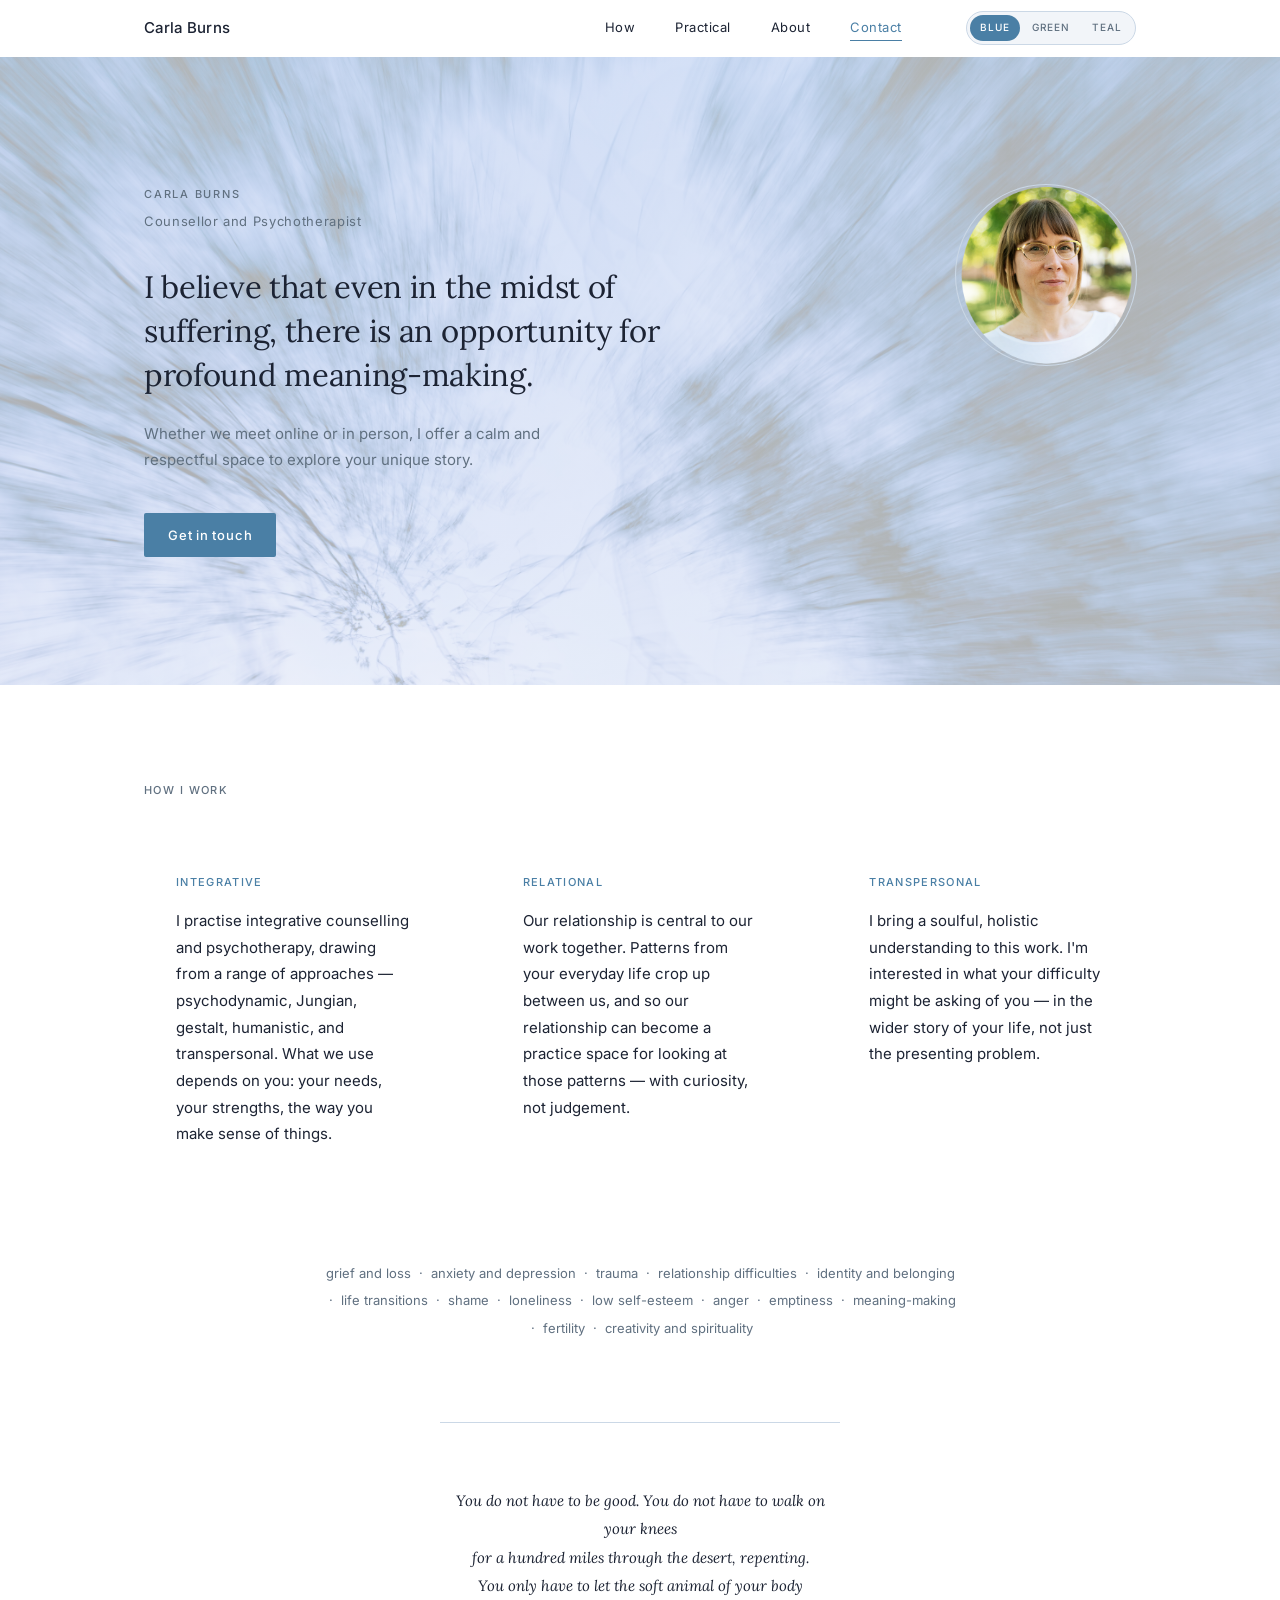
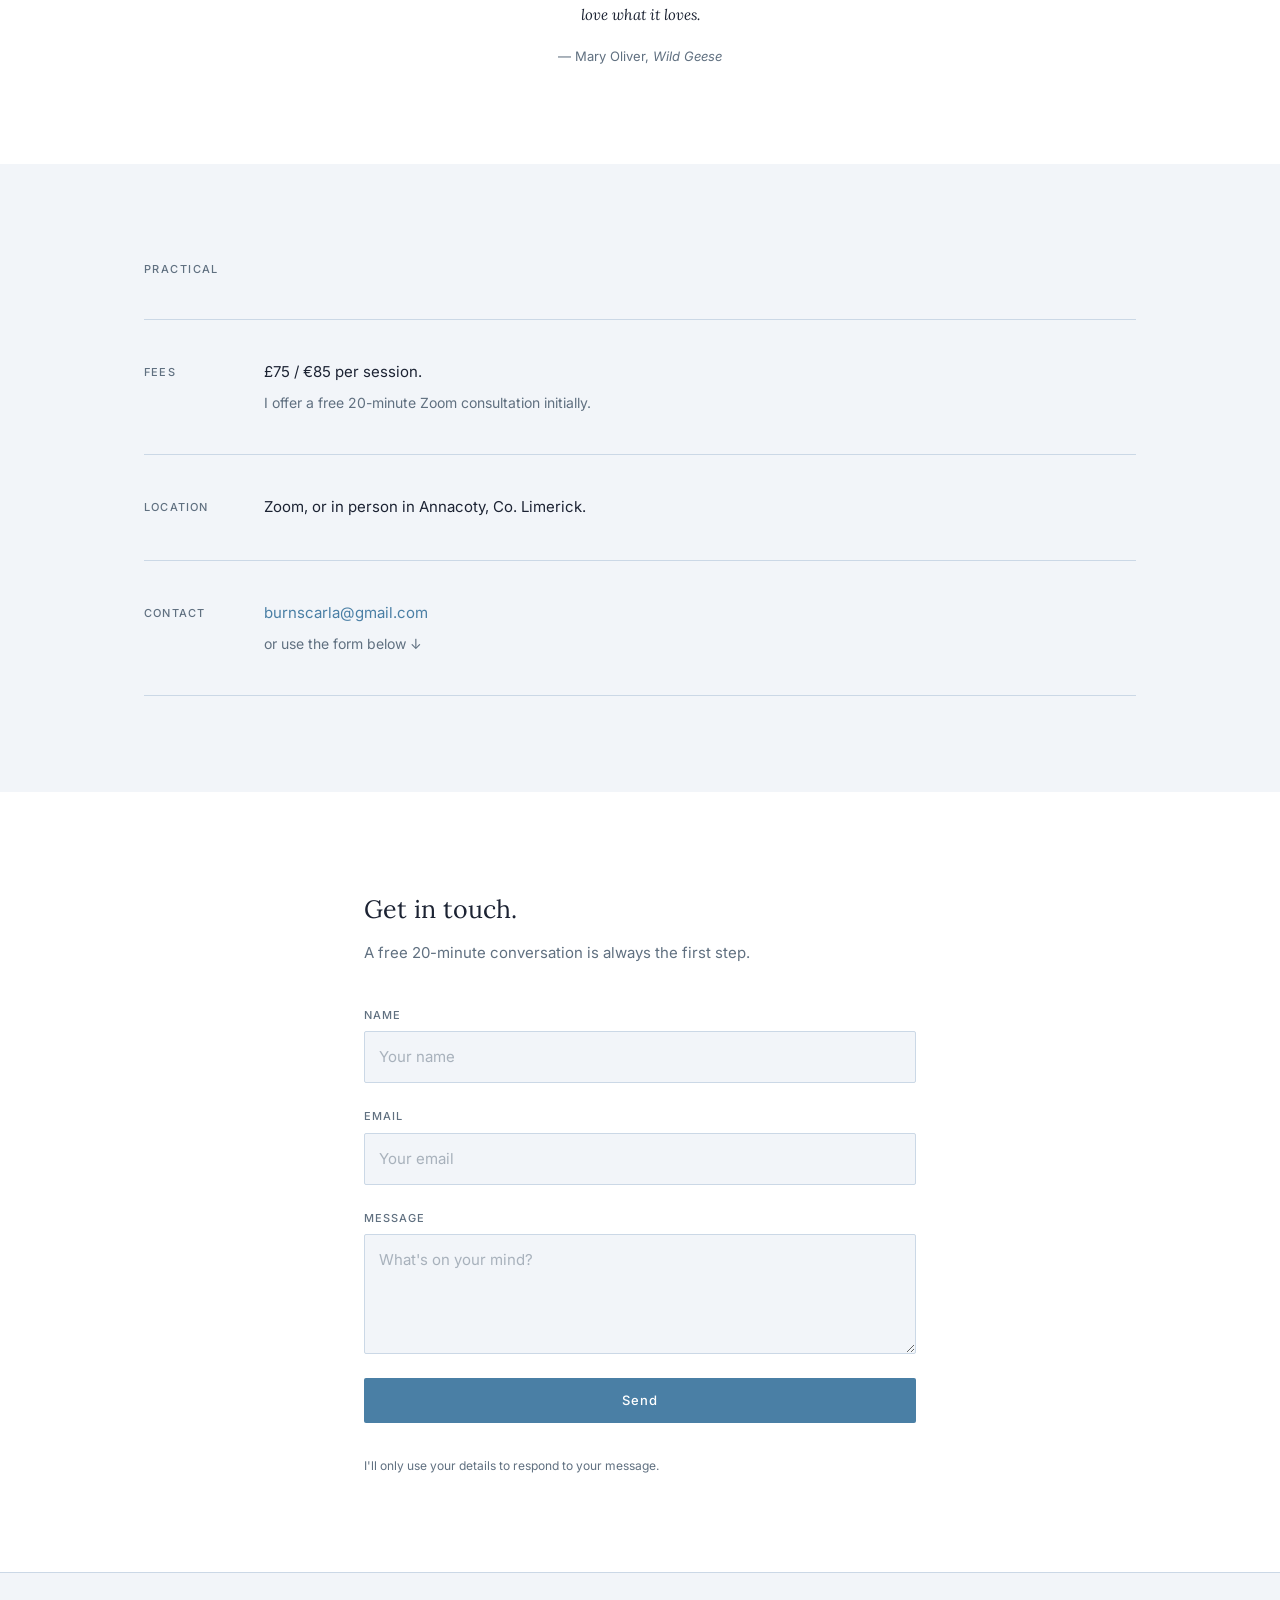
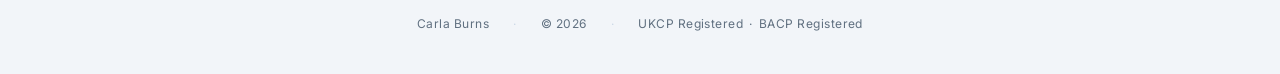
==== index.html @ 152a401d "initial commit" ====
<!DOCTYPE html>
<html lang="en" class="theme-blue no-js">
<head>
  <meta charset="UTF-8">
  <meta name="viewport" content="width=device-width, initial-scale=1.0">
  <meta name="description" content="Carla Burns — Counsellor and Psychotherapist. Integrative, relational and transpersonal practice. Sessions via Zoom or in person in Annacoty, Co. Limerick.">

  <title>Carla Burns — Counsellor and Psychotherapist</title>

  <!-- Fonts: all three theme pairs loaded upfront — no FOUT on theme switch
       Blue     = Lora + Inter
       Green    = Cormorant Garamond + DM Sans
       Gradient = Fraunces + Nunito Sans -->
  <link rel="preconnect" href="https://fonts.googleapis.com">
  <link rel="preconnect" href="https://fonts.gstatic.com" crossorigin>
  <link href="https://fonts.googleapis.com/css2?family=Cormorant+Garamond:ital,wght@0,400;0,500;1,400&family=DM+Sans:opsz,wght@9..40,400;9..40,500&family=Fraunces:ital,opsz,wght@0,9..144,400;1,9..144,400&family=Inter:wght@400;500&family=Lora:ital,wght@0,400;0,500;1,400&family=Nunito+Sans:opsz,wght@6..12,400;6..12,500&display=swap" rel="stylesheet">

  <link rel="stylesheet" href="styles.css">
</head>

<body>

  <!-- ═══════════════════════════════════════════════════════
       NAV
  ═══════════════════════════════════════════════════════ -->
  <nav class="nav" id="nav" aria-label="Main navigation">
    <div class="nav__inner">

      <!-- Brand -->
      <a href="index.html" class="nav__brand" aria-label="Carla Burns — home">
        Carla Burns
      </a>

      <!-- Desktop: links + theme toggle -->
      <div class="nav__right">
        <div class="nav__links">
          <a href="#how"       class="nav__link">How</a>
          <a href="#practical" class="nav__link">Practical</a>
          <a href="about.html" class="nav__link">About</a>
          <a href="#contact"   class="nav__link">Contact</a>
        </div>

        <div class="theme-toggle" role="group" aria-label="Choose colour theme">
          <button class="theme-toggle__btn is-active" data-theme="theme-blue"     aria-pressed="true">blue</button>
          <button class="theme-toggle__btn"           data-theme="theme-green"    aria-pressed="false">green</button>
          <button class="theme-toggle__btn"           data-theme="theme-gradient" aria-pressed="false">teal</button>
        </div>
      </div>

      <!-- Mobile: hamburger -->
      <button
        class="nav__toggle"
        id="nav-toggle"
        aria-label="Open navigation"
        aria-expanded="false"
        aria-controls="nav-drawer"
      >
        <span class="nav__bar"></span>
        <span class="nav__bar"></span>
        <span class="nav__bar"></span>
      </button>

    </div>

    <!-- Mobile drawer -->
    <div class="nav__drawer" id="nav-drawer" role="region" aria-label="Mobile navigation">
      <a href="#how"       class="nav__link">How</a>
      <a href="#practical" class="nav__link">Practical</a>
      <a href="about.html" class="nav__link">About</a>
      <a href="#contact"   class="nav__link">Contact</a>

      <div class="theme-toggle" role="group" aria-label="Choose colour theme">
        <button class="theme-toggle__btn is-active" data-theme="theme-blue"     aria-pressed="true">blue</button>
        <button class="theme-toggle__btn"           data-theme="theme-green"    aria-pressed="false">green</button>
        <button class="theme-toggle__btn"           data-theme="theme-gradient" aria-pressed="false">teal</button>
      </div>
    </div>
  </nav>


  <main id="top">

    <!-- ═══════════════════════════════════════════════════════
         HERO
    ═══════════════════════════════════════════════════════ -->
    <section class="hero" aria-labelledby="hero-heading">
      <div class="hero__inner">

        <div class="hero__text">
          <span class="hero__label reveal" data-hero data-delay="0">Carla Burns</span>
          <span class="hero__tagline reveal" data-hero data-delay="100">Counsellor and Psychotherapist</span>

          <p id="hero-heading" class="hero__statement reveal" data-hero data-delay="220">
            I believe that even in the midst of suffering, there is an opportunity for profound meaning-making.
          </p>

          <p class="hero__sub reveal" data-hero data-delay="340">
            Whether we meet online or in person, I offer a calm and respectful space to explore your unique story.
          </p>

          <a href="#contact" class="btn hero__cta reveal" data-hero data-delay="440">
            Get in touch
          </a>
        </div>

        <div class="hero__portrait-wrap reveal" data-hero data-delay="280">
          <img
            src="assets/Carla_small_profile.png"
            alt="Portrait of Carla Burns"
            class="hero__portrait"
            width="180"
            height="180"
            loading="eager"
          >
        </div>

      </div>
    </section>


    <!-- ═══════════════════════════════════════════════════════
         HOW I WORK
    ═══════════════════════════════════════════════════════ -->
    <section class="section section--surface" id="how" aria-labelledby="how-heading">
      <div class="container">

        <span class="label">How I work</span>

        <div class="how__pillars" role="list">

          <article class="pillar reveal" data-stagger="0" role="listitem">
            <span class="pillar__name">Integrative</span>
            <p class="pillar__body">
              I practise integrative counselling and psychotherapy, drawing from a range of approaches —
              psychodynamic, Jungian, gestalt, humanistic, and transpersonal. What we use depends on you:
              your needs, your strengths, the way you make sense of things.
            </p>
          </article>

          <article class="pillar reveal" data-stagger="1" role="listitem">
            <span class="pillar__name">Relational</span>
            <p class="pillar__body">
              Our relationship is central to our work together. Patterns from your everyday life crop up
              between us, and so our relationship can become a practice space for looking at those
              patterns — with curiosity, not judgement.
            </p>
          </article>

          <article class="pillar reveal" data-stagger="2" role="listitem">
            <span class="pillar__name">Transpersonal</span>
            <p class="pillar__body">
              I bring a soulful, holistic understanding to this work. I'm interested in what your
              difficulty might be asking of you — in the wider story of your life, not just the
              presenting problem.
            </p>
          </article>

        </div>

        <p class="how__areas reveal" data-stagger="0">
          grief and loss &nbsp;·&nbsp; anxiety and depression &nbsp;·&nbsp; trauma &nbsp;·&nbsp;
          relationship difficulties &nbsp;·&nbsp; identity and belonging &nbsp;·&nbsp; life
          transitions &nbsp;·&nbsp; shame &nbsp;·&nbsp; loneliness &nbsp;·&nbsp; low
          self-esteem &nbsp;·&nbsp; anger &nbsp;·&nbsp; emptiness &nbsp;·&nbsp;
          meaning-making &nbsp;·&nbsp; fertility &nbsp;·&nbsp; creativity and spirituality
        </p>

        <div class="how__poem reveal" data-stagger="0">
          <p class="poem__lines">
            <em>
              You do not have to be good. You do not have to walk on your knees<br>
              for a hundred miles through the desert, repenting.<br>
              You only have to let the soft animal of your body<br>
              love what it loves.
            </em>
          </p>
          <p class="poem__attr">— Mary Oliver, <em>Wild Geese</em></p>
        </div>

      </div>
    </section>


    <!-- ═══════════════════════════════════════════════════════
         PRACTICAL
    ═══════════════════════════════════════════════════════ -->
    <section class="section" id="practical" aria-labelledby="practical-heading">
      <div class="container">

        <span id="practical-heading" class="label">Practical</span>

        <dl class="practical__list">

          <div class="practical__row reveal" data-stagger="0">
            <dt class="practical__key">Fees</dt>
            <dd class="practical__value">
              <p>£75 / €85 per session.</p>
              <p>I offer a free 20-minute Zoom consultation initially.</p>
            </dd>
          </div>

          <div class="practical__row reveal" data-stagger="1">
            <dt class="practical__key">Location</dt>
            <dd class="practical__value">
              <p>Zoom, or in person in Annacoty, Co. Limerick.</p>
            </dd>
          </div>

          <div class="practical__row reveal" data-stagger="2">
            <dt class="practical__key">Contact</dt>
            <dd class="practical__value">
              <p><a href="mailto:burnscarla@gmail.com" class="link">burnscarla@gmail.com</a></p>
              <p>or use the form below ↓</p>
            </dd>
          </div>

        </dl>

      </div>
    </section>


    <!-- ═══════════════════════════════════════════════════════
         CONTACT
    ═══════════════════════════════════════════════════════ -->
    <section class="section section--surface" id="contact" aria-labelledby="contact-heading">
      <div class="container container--narrow">

        <h2 id="contact-heading" class="contact__heading reveal">Get in touch.</h2>
        <p class="contact__sub reveal" data-stagger="1">A free 20-minute conversation is always the first step.</p>

        <!--
          For production deployment: replace action with your form handler URL.
          e.g. Formspree: action="https://formspree.io/f/YOUR_ID" method="POST"
          e.g. Netlify: add netlify attribute: <form netlify ...>
        -->
        <form
          class="contact__form reveal"
          id="contact-form"
          novalidate
          data-stagger="2"
        >

          <div class="field">
            <label for="name" class="field__label">Name</label>
            <input
              type="text"
              id="name"
              name="name"
              class="field__input"
              placeholder="Your name"
              autocomplete="name"
              required
            >
          </div>

          <div class="field">
            <label for="email" class="field__label">Email</label>
            <input
              type="email"
              id="email"
              name="email"
              class="field__input"
              placeholder="Your email"
              autocomplete="email"
              required
            >
          </div>

          <div class="field">
            <label for="message" class="field__label">Message</label>
            <textarea
              id="message"
              name="message"
              class="field__input field__input--textarea"
              placeholder="What's on your mind?"
              required
            ></textarea>
          </div>

          <button type="submit" class="btn btn--full">Send</button>

          <p class="contact__privacy">
            I'll only use your details to respond to your message.
          </p>

        </form>

      </div>
    </section>

  </main>


  <!-- ═══════════════════════════════════════════════════════
       FOOTER
  ═══════════════════════════════════════════════════════ -->
  <footer class="footer">
    <div class="footer__inner">
      <span>Carla Burns</span>
      <span class="footer__sep" aria-hidden="true">·</span>
      <span>© <span id="footer-year">2025</span></span>
      <span class="footer__sep" aria-hidden="true">·</span>
      <span>UKCP Registered&nbsp;&thinsp;·&thinsp;&nbsp;BACP Registered</span>
    </div>
  </footer>


  <script src="script.js"></script>

</body>
</html>
---- styles.css ----
/* ============================================================
   CARLA BURNS — COUNSELLING
   styles.css
   ============================================================ */

/* ============================================================
   1. DESIGN TOKENS / CSS CUSTOM PROPERTIES
   ============================================================ */

:root {
  /* ── Fonts: Blue theme ─────────────────────────────────── */
  --font-serif: 'Lora', Georgia, 'Times New Roman', serif;
  --font-sans:  'Inter', -apple-system, BlinkMacSystemFont, 'Segoe UI', sans-serif;

  /* ── Colours: Blue theme (default) ────────────────────── */
  --color-bg:           #F2F5F9;
  --color-surface:      #FFFFFF;
  --color-accent:       #4A7FA5;
  --color-accent-muted: #D6E8F5;
  --color-accent-hover: #3A6A8E;
  --color-text:         #1C2333;
  --color-text-muted:   #607080;
  --color-border:       #CBD8E6;

  /* ── Spacing (8px grid) ────────────────────────────────── */
  --space-1:   8px;
  --space-2:  16px;
  --space-3:  24px;
  --space-4:  32px;
  --space-5:  40px;
  --space-6:  48px;
  --space-7:  64px;
  --space-8:  80px;
  --space-9:  96px;
  --space-10: 128px;

  /* ── Layout ────────────────────────────────────────────── */
  --max-width:     1120px;
  --content-width:  680px;
  --gutter:        clamp(24px, 5vw, 72px);
  --nav-height:     56px;

  /* ── Border radius ─────────────────────────────────────── */
  --radius-xs:   2px;
  --radius-sm:   4px;
  --radius-pill: 9999px;

  /* ── Animation ─────────────────────────────────────────── */
  --ease-out:       cubic-bezier(0.22, 1, 0.36, 1);
  --ease-in-out:    cubic-bezier(0.45, 0, 0.55, 1);
  --dur-fast:       180ms;
  --dur-base:       250ms;
  --dur-slow:       600ms;
  --dur-theme:      320ms;
}

/* ── Blue theme: tree-in-blue.jpg as a full-page atmospheric texture ──
   Heavy overlay (88%) keeps it barely perceptible — mood, not wallpaper.
   Fixed attachment creates a subtle parallax as the user scrolls.       */

html.theme-blue body {
  background-image:
    linear-gradient(rgba(242, 245, 249, 0.72), rgba(242, 245, 249, 0.72)),
    url('assets/tree-in-blue.jpg');
  background-size: cover;
  background-position: center;
  background-attachment: fixed;
  background-repeat: no-repeat;
}

/* ============================================================
   2. THEME: GREEN
   ============================================================ */

html.theme-green {
  /* Fonts: richer, more organic serif + softer sans */
  --font-serif: 'Cormorant Garamond', Georgia, 'Times New Roman', serif;
  --font-sans:  'DM Sans', -apple-system, BlinkMacSystemFont, sans-serif;

  /* Colours */
  --color-bg:           #F3F5EF;
  --color-surface:      #FDFDF9;
  --color-accent:       #4F6530;
  --color-accent-muted: #DDE8CE;
  --color-accent-hover: #3D4F24;
  --color-text:         #252820;
  --color-text-muted:   #636858;
  --color-border:       #C5D0B6;
}

/* ── Green theme: misty trees on the HOW section ────────────
   The PNG is already extremely soft (pale sage-grey, near-transparent
   trunks) so it needs minimal treatment. A hair of surface-colour
   overlay keeps white text containers readable above it.
   bottom-center anchors the trunks at the base of the section.         */

html.theme-green #how {
  background-image:
    linear-gradient(rgba(253, 253, 249, 0.18), rgba(253, 253, 249, 0.18)),
    url('assets/trees%20copy_.png');
  background-size: cover;
  background-position: bottom center;
  background-repeat: no-repeat;
}

/* Practical section: same trees, smaller, pinned bottom-right —
   gives continuity without overwhelming the list content.              */
html.theme-green #practical {
  background-image: url('assets/trees%20copy_.png');
  background-size: 48%;
  background-position: bottom right;
  background-repeat: no-repeat;
}

/* ============================================================
   3. THEME: GRADIENT (teal)
   ============================================================ */

html.theme-gradient {
  /* Fonts: contemporary display serif + rounded sans */
  --font-serif: 'Fraunces', Georgia, 'Times New Roman', serif;
  --font-sans:  'Nunito Sans', -apple-system, BlinkMacSystemFont, sans-serif;

  /* Colours
     --color-bg is used as a flat tint on elements (inputs, pillar hover).
     The actual page background is the gradient, set on body below. */
  --color-bg:           rgba(180, 228, 222, 0.32);
  --color-surface:      rgba(255, 255, 255, 0.74);
  --color-accent:       #2EC4B6;
  --color-accent-muted: rgba(46, 196, 182, 0.18);
  --color-accent-hover: #25A89D;
  --color-text:         #192028;
  --color-text-muted:   #4C5870;
  --color-border:       rgba(170, 210, 205, 0.65);
}

/* ── Full-page gradient (replaces flat background-color) ── */
html.theme-gradient body {
  background: linear-gradient(140deg, #A6DED7 0%, #CAC2F2 100%);
  background-attachment: fixed;
  min-height: 100vh;
}

/* ── Nav: frosted glass ──────────────────────────────────── */
html.theme-gradient .nav {
  background: rgba(255, 255, 255, 0.80);
  backdrop-filter: blur(14px);
  -webkit-backdrop-filter: blur(14px);
}

html.theme-gradient .nav.is-scrolled {
  background: rgba(255, 255, 255, 0.90);
  border-bottom-color: rgba(170, 210, 205, 0.55);
}

/* ── Mobile drawer: frosted ─────────────────────────────── */
html.theme-gradient .nav__drawer {
  background: rgba(255, 255, 255, 0.90);
  backdrop-filter: blur(14px);
  -webkit-backdrop-filter: blur(14px);
}

/* ── Surface sections: frosted glass ────────────────────── */
html.theme-gradient .section--surface {
  background: rgba(255, 255, 255, 0.52);
  backdrop-filter: blur(10px);
  -webkit-backdrop-filter: blur(10px);
}

/* ── Pill buttons ───────────────────────────────────────── */
html.theme-gradient .btn {
  border-radius: var(--radius-pill);
  padding: 11px 28px;
}

/* ── Theme toggle: sits on gradient, needs more contrast ── */
html.theme-gradient .theme-toggle {
  background: rgba(255, 255, 255, 0.65);
  border-color: rgba(170, 210, 205, 0.55);
}

/* ── Pillar hover: white glass card ─────────────────────── */
html.theme-gradient .pillar:hover {
  background: rgba(255, 255, 255, 0.78);
  box-shadow: 0 12px 40px rgba(40, 60, 80, 0.08);
}

/* ── Form inputs: rounded + frosted ────────────────────── */
html.theme-gradient .field__input {
  background: rgba(255, 255, 255, 0.68);
  border-radius: 10px;
  border-color: rgba(170, 210, 205, 0.7);
}

html.theme-gradient .field__input:focus {
  background: rgba(255, 255, 255, 0.88);
  border-color: var(--color-accent);
  box-shadow: 0 0 0 3px rgba(46, 196, 182, 0.22);
}

/* ── Contact thanks message ─────────────────────────────── */
html.theme-gradient .contact__thanks {
  background: rgba(255, 255, 255, 0.65);
  border-color: rgba(170, 210, 205, 0.6);
}

/* ── Footer: frosted strip ──────────────────────────────── */
html.theme-gradient .footer {
  background: rgba(255, 255, 255, 0.45);
  backdrop-filter: blur(8px);
  -webkit-backdrop-filter: blur(8px);
  border-top-color: rgba(170, 210, 205, 0.5);
}

/* ── Portrait: soft shadow on gradient bg ───────────────── */
html.theme-gradient .hero__portrait,
html.theme-gradient .about-page__portrait {
  box-shadow: 0 4px 24px rgba(40, 60, 80, 0.12);
}

/* ============================================================
   4. THEME TRANSITION
   Apply smooth colour transitions when toggling themes.
   Do NOT include transform or opacity — those are animation.
   ============================================================ */

*,
*::before,
*::after {
  transition:
    background-color var(--dur-theme) ease,
    border-color     var(--dur-theme) ease,
    color            var(--dur-theme) ease,
    box-shadow       var(--dur-theme) ease;
}

/* ============================================================
   5. RESET
   ============================================================ */

*,
*::before,
*::after {
  box-sizing: border-box;
  margin: 0;
  padding: 0;
}

img,
picture,
video,
canvas,
svg {
  display: block;
  max-width: 100%;
}

input,
button,
textarea,
select {
  font: inherit;
}

p,
h1, h2, h3, h4, h5, h6 {
  overflow-wrap: break-word;
}

/* ============================================================
   5. BASE
   ============================================================ */

html {
  scroll-behavior: smooth;
  scroll-padding-top: var(--nav-height);
  font-size: 16px;
}

body {
  font-family: var(--font-sans);
  font-size: 0.9375rem;   /* 15px */
  line-height: 1.75;
  color: var(--color-text);
  background-color: var(--color-bg);
  -webkit-font-smoothing: antialiased;
  -moz-osx-font-smoothing: grayscale;
}

a {
  color: inherit;
  text-decoration: none;
}

button {
  cursor: pointer;
  border: none;
  background: none;
}

/* ============================================================
   6. LAYOUT UTILITIES
   ============================================================ */

.container {
  width: 100%;
  max-width: var(--max-width);
  margin-inline: auto;
  padding-inline: var(--gutter);
}

.container--narrow {
  max-width: var(--content-width);
}

.section {
  padding-block: var(--space-9);
}

.section--surface {
  background-color: var(--color-surface);
}

/* ============================================================
   7. TYPOGRAPHY UTILITIES
   ============================================================ */

/* Section / field label: UPPERCASE SMALL CAPS */
.label {
  display: block;
  font-family: var(--font-sans);
  font-size: 0.6875rem;   /* 11px */
  font-weight: 500;
  letter-spacing: 0.13em;
  text-transform: uppercase;
  color: var(--color-text-muted);
  margin-bottom: var(--space-5);
}

/* Inline accent link */
.link {
  color: var(--color-accent);
  text-underline-offset: 3px;
  transition: opacity var(--dur-fast) ease;
}

.link:hover {
  opacity: 0.75;
  text-decoration: underline;
}

/* ============================================================
   8. ANIMATION SYSTEM
   ============================================================ */

/* Elements with .reveal start invisible and slide in */
.reveal {
  opacity: 0;
  transform: translateY(16px);
  transition:
    opacity   var(--dur-slow) var(--ease-out),
    transform var(--dur-slow) var(--ease-out);
  /* --stagger: set via data-stagger="N" + CSS variable in markup */
  transition-delay: calc(var(--stagger, 0) * 80ms);
}

.reveal.is-visible {
  opacity: 1;
  transform: none;
}

/* No-JS: make everything visible */
html.no-js .reveal {
  opacity: 1;
  transform: none;
}

/* ============================================================
   9. NAVIGATION
   ============================================================ */

.nav {
  position: sticky;
  top: 0;
  z-index: 100;
  background-color: var(--color-surface);
  border-bottom: 1px solid transparent;
}

.nav.is-scrolled {
  border-bottom-color: var(--color-border);
}

.nav__inner {
  display: flex;
  align-items: center;
  justify-content: space-between;
  height: var(--nav-height);
  max-width: var(--max-width);
  margin-inline: auto;
  padding-inline: var(--gutter);
}

/* Brand (name, left) */
.nav__brand {
  font-family: var(--font-sans);
  font-size: 0.9375rem;
  font-weight: 500;
  letter-spacing: 0.02em;
  color: var(--color-text);
  text-decoration: none;
  flex-shrink: 0;
}

.nav__brand:hover {
  color: var(--color-accent);
}

/* Right side: links + toggle container */
.nav__right {
  display: flex;
  align-items: center;
  gap: var(--space-7);
}

/* Desktop nav links */
.nav__links {
  display: flex;
  align-items: center;
  gap: var(--space-5);
}

.nav__link {
  position: relative;
  font-family: var(--font-sans);
  font-size: 0.8125rem;   /* 13px */
  font-weight: 400;
  letter-spacing: 0.04em;
  color: var(--color-text);
  text-decoration: none;
  padding-bottom: 2px;
}

/* Underline from left on hover */
.nav__link::after {
  content: '';
  position: absolute;
  bottom: -1px;
  left: 0;
  width: 0;
  height: 1px;
  background-color: var(--color-accent);
  transition: width var(--dur-base) var(--ease-out);
}

.nav__link:hover {
  color: var(--color-accent);
}

.nav__link:hover::after,
.nav__link.is-active::after {
  width: 100%;
}

.nav__link.is-active {
  color: var(--color-accent);
}

/* Hamburger — only visible on mobile */
.nav__toggle {
  display: none;
  flex-direction: column;
  justify-content: center;
  align-items: center;
  gap: 5px;
  width: 32px;
  height: 32px;
  padding: 4px;
  color: var(--color-text);
  flex-shrink: 0;
}

.nav__bar {
  display: block;
  width: 18px;
  height: 1.5px;
  background-color: currentColor;
  border-radius: 1px;
  transform-origin: center;
  transition:
    transform var(--dur-base) var(--ease-out),
    opacity   var(--dur-base) ease;
}

/* Hamburger → X animation */
.nav__toggle[aria-expanded="true"] .nav__bar:nth-child(1) {
  transform: translateY(6.5px) rotate(45deg);
}
.nav__toggle[aria-expanded="true"] .nav__bar:nth-child(2) {
  opacity: 0;
  transform: scaleX(0);
}
.nav__toggle[aria-expanded="true"] .nav__bar:nth-child(3) {
  transform: translateY(-6.5px) rotate(-45deg);
}

/* Mobile drawer */
.nav__drawer {
  display: none;
  flex-direction: column;
  gap: var(--space-3);
  padding: var(--space-3) var(--gutter) var(--space-4);
  background-color: var(--color-surface);
  border-bottom: 1px solid var(--color-border);
}

.nav__drawer.is-open {
  display: flex;
}

.nav__drawer .nav__link {
  font-size: 0.9375rem;
  padding-block: 2px;
}

.nav__drawer .theme-toggle {
  margin-top: var(--space-1);
  align-self: flex-start;
}

/* ============================================================
   10. THEME TOGGLE
   ============================================================ */

.theme-toggle {
  display: flex;
  gap: 2px;
  padding: 3px;
  border: 1px solid var(--color-border);
  border-radius: var(--radius-pill);
  background-color: var(--color-bg);
}

.theme-toggle__btn {
  font-family: var(--font-sans);
  font-size: 0.625rem;   /* 10px */
  font-weight: 500;
  letter-spacing: 0.1em;
  text-transform: uppercase;
  color: var(--color-text-muted);
  background: transparent;
  border: none;
  border-radius: var(--radius-pill);
  padding: 4px 10px;
  cursor: pointer;
  /* Override global transition for toggle-specific behaviour */
  transition:
    background-color var(--dur-base) ease,
    color            var(--dur-base) ease;
}

.theme-toggle__btn.is-active {
  background-color: var(--color-accent);
  color: #fff;
}

.theme-toggle__btn:not(.is-active):hover {
  background-color: var(--color-accent-muted);
  color: var(--color-text);
}

/* ============================================================
   11. BUTTON
   ============================================================ */

.btn {
  display: inline-flex;
  align-items: center;
  justify-content: center;
  gap: 6px;
  padding: 11px 24px;
  background-color: var(--color-accent);
  color: #fff;
  font-family: var(--font-sans);
  font-size: 0.8125rem;
  font-weight: 500;
  letter-spacing: 0.06em;
  border: none;
  border-radius: var(--radius-xs);
  cursor: pointer;
  text-decoration: none;
  /* Override global transition */
  transition:
    background-color var(--dur-base) ease,
    transform        var(--dur-base) ease,
    box-shadow       var(--dur-base) ease;
}

.btn:hover {
  background-color: var(--color-accent-hover);
  transform: translateY(-1px);
  box-shadow: 0 4px 12px rgba(0, 0, 0, 0.12);
}

.btn:active {
  transform: translateY(0);
  box-shadow: none;
  transition-duration: 80ms;
}

.btn--full {
  width: 100%;
}

/* ============================================================
   12. HERO
   ============================================================ */

.hero {
  padding-block: var(--space-10);
}

.hero__inner {
  display: flex;
  align-items: flex-start;
  justify-content: space-between;
  gap: var(--space-8);
  max-width: var(--max-width);
  margin-inline: auto;
  padding-inline: var(--gutter);
}

.hero__text {
  flex: 1;
  min-width: 0;
  max-width: 580px;
}

/*
  Hero elements are staggered by the JS data-delay setTimeout,
  not by CSS transition-delay (which would double the wait time).
  The .reveal transition fires immediately once .is-visible is added.
*/

.hero__label {
  display: block;
  font-family: var(--font-sans);
  font-size: 0.6875rem;
  font-weight: 500;
  letter-spacing: 0.16em;
  text-transform: uppercase;
  color: var(--color-text-muted);
  margin-bottom: 6px;
}

.hero__tagline {
  display: block;
  font-family: var(--font-sans);
  font-size: 0.8125rem;
  font-weight: 400;
  letter-spacing: 0.05em;
  color: var(--color-text-muted);
  margin-bottom: var(--space-4);
}

.hero__statement {
  font-family: var(--font-serif);
  font-size: clamp(1.5rem, 2.8vw, 1.9375rem);
  font-weight: 400;
  line-height: 1.42;
  letter-spacing: -0.01em;
  color: var(--color-text);
  margin-bottom: var(--space-3);
  max-width: 52ch;
}

.hero__sub {
  font-family: var(--font-sans);
  font-size: 0.9375rem;
  line-height: 1.72;
  color: var(--color-text-muted);
  margin-bottom: var(--space-5);
  max-width: 46ch;
}

/* Portrait container */
.hero__portrait-wrap {
  flex-shrink: 0;
  width: 180px;
}

.hero__portrait {
  width: 180px;
  height: 180px;
  border-radius: 50%;
  object-fit: cover;
  display: block;
  box-shadow: 0 0 0 1px var(--color-border);
  /* portrait fades in, no Y shift */
  transition:
    opacity   var(--dur-slow) var(--ease-out),
    filter    var(--dur-slow) ease;
  /* delay override — already on .hero__portrait-wrap */
}

.hero__portrait:hover {
  filter: brightness(1.03);
}

/* ============================================================
   13. HOW SECTION
   ============================================================ */

.how__pillars {
  display: grid;
  grid-template-columns: repeat(3, 1fr);
  gap: var(--space-6);
  margin-bottom: var(--space-8);
}

/* Pillar card */
.pillar {
  padding: var(--space-4);
  border-radius: var(--radius-sm);
  /* Override global transition for pillar-specific hover */
  transition:
    transform        var(--dur-base) var(--ease-out),
    box-shadow       var(--dur-base) var(--ease-out),
    background-color var(--dur-base) ease;
}

.pillar:hover {
  background-color: var(--color-bg);
  transform: translateY(-5px);
  box-shadow: 0 12px 32px rgba(0, 0, 0, 0.06);
}

html.theme-green .pillar:hover {
  box-shadow: 0 12px 32px rgba(0, 0, 0, 0.05);
}

.pillar__name {
  display: block;
  font-family: var(--font-sans);
  font-size: 0.6875rem;
  font-weight: 500;
  letter-spacing: 0.12em;
  text-transform: uppercase;
  color: var(--color-accent);
  margin-bottom: var(--space-2);
}

.pillar__body {
  font-family: var(--font-sans);
  font-size: 0.9375rem;
  line-height: 1.78;
  color: var(--color-text);
}

/* Areas of work — dot-separated flowing list */
.how__areas {
  font-family: var(--font-sans);
  font-size: 0.8125rem;
  line-height: 2.1;
  color: var(--color-text-muted);
  text-align: center;
  max-width: 640px;
  margin-inline: auto;
  margin-bottom: var(--space-8);
}

/* Poem */
.how__poem {
  max-width: 400px;
  margin-inline: auto;
  padding-top: var(--space-7);
  border-top: 1px solid var(--color-border);
  text-align: center;
}

.poem__lines {
  font-family: var(--font-serif);
  font-size: 0.9375rem;
  font-style: italic;
  line-height: 1.9;
  color: var(--color-text);
  margin-bottom: var(--space-2);
}

.poem__attr {
  font-family: var(--font-sans);
  font-size: 0.8125rem;
  color: var(--color-text-muted);
}

/* ============================================================
   14. PRACTICAL SECTION
   ============================================================ */

.practical__list {
  list-style: none;
  display: flex;
  flex-direction: column;
}

.practical__row {
  display: grid;
  grid-template-columns: 96px 1fr;
  gap: var(--space-3);
  align-items: start;
  padding-block: var(--space-5);
  border-bottom: 1px solid var(--color-border);
}

.practical__row:first-child {
  border-top: 1px solid var(--color-border);
}

.practical__key {
  font-family: var(--font-sans);
  font-size: 0.6875rem;
  font-weight: 500;
  letter-spacing: 0.11em;
  text-transform: uppercase;
  color: var(--color-text-muted);
  padding-top: 3px;   /* optical alignment */
}

.practical__value {
  font-family: var(--font-sans);
  font-size: 0.9375rem;
  line-height: 1.65;
  color: var(--color-text);
}

.practical__value p + p {
  margin-top: 6px;
  color: var(--color-text-muted);
  font-size: 0.875rem;
}

/* ============================================================
   15. CONTACT SECTION
   ============================================================ */

.contact__heading {
  font-family: var(--font-serif);
  font-size: clamp(1.25rem, 2.5vw, 1.5625rem);
  font-weight: 400;
  color: var(--color-text);
  margin-bottom: var(--space-1);
}

.contact__sub {
  font-family: var(--font-sans);
  font-size: 0.9375rem;
  color: var(--color-text-muted);
  margin-bottom: var(--space-5);
}

.contact__form {
  display: flex;
  flex-direction: column;
  gap: var(--space-3);
}

/* Form field */
.field {
  display: flex;
  flex-direction: column;
  gap: 6px;
}

.field__label {
  font-family: var(--font-sans);
  font-size: 0.6875rem;
  font-weight: 500;
  letter-spacing: 0.09em;
  text-transform: uppercase;
  color: var(--color-text-muted);
}

.field__input {
  width: 100%;
  padding: 12px 14px;
  font-family: var(--font-sans);
  font-size: 0.9375rem;
  color: var(--color-text);
  background-color: var(--color-bg);
  border: 1px solid var(--color-border);
  border-radius: var(--radius-xs);
  outline: none;
  -webkit-appearance: none;
  /* Override global; keep focused transitions */
  transition:
    border-color var(--dur-fast) ease,
    box-shadow   var(--dur-fast) ease,
    background-color var(--dur-theme) ease;
}

.field__input::placeholder {
  color: var(--color-text-muted);
  opacity: 0.5;
}

.field__input:focus {
  border-color: var(--color-accent);
  box-shadow: 0 0 0 3px var(--color-accent-muted);
}

.field__input--textarea {
  resize: vertical;
  min-height: 120px;
}

/* Privacy note */
.contact__privacy {
  font-family: var(--font-sans);
  font-size: 0.75rem;
  color: var(--color-text-muted);
  margin-top: var(--space-1);
}

/* Success message */
.contact__thanks {
  font-family: var(--font-serif);
  font-size: 1rem;
  font-style: italic;
  color: var(--color-text);
  margin-top: var(--space-4);
  padding: var(--space-3) var(--space-4);
  border: 1px solid var(--color-border);
  border-radius: var(--radius-sm);
  background-color: var(--color-accent-muted);
}

/* ============================================================
   16. FOOTER
   ============================================================ */

.footer {
  padding-block: var(--space-5);
  border-top: 1px solid var(--color-border);
}

.footer__inner {
  max-width: var(--max-width);
  margin-inline: auto;
  padding-inline: var(--gutter);
  display: flex;
  align-items: center;
  justify-content: center;
  gap: var(--space-3);
  flex-wrap: wrap;
  font-family: var(--font-sans);
  font-size: 0.75rem;
  letter-spacing: 0.04em;
  color: var(--color-text-muted);
}

.footer__sep {
  color: var(--color-border);
}

/* ============================================================
   17. ABOUT PAGE
   ============================================================ */

.about-page {
  padding-block: var(--space-10);
}

.about-page__portrait-wrap {
  display: flex;
  justify-content: center;
  margin-bottom: var(--space-7);
}

.about-page__portrait {
  width: 240px;
  height: 240px;
  border-radius: 50%;
  object-fit: cover;
  display: block;
  box-shadow: 0 0 0 1px var(--color-border);
  transition:
    filter   var(--dur-slow) ease,
    box-shadow var(--dur-slow) ease;
}

.about-page__portrait:hover {
  filter: brightness(1.03);
  box-shadow: 0 0 0 1px var(--color-accent-muted), 0 8px 32px rgba(0, 0, 0, 0.07);
}

.about-page__bio {
  display: flex;
  flex-direction: column;
  gap: var(--space-3);
  max-width: 62ch;
}

.about-page__opener {
  font-family: var(--font-serif);
  font-size: clamp(1.0625rem, 2vw, 1.1875rem);
  line-height: 1.65;
  color: var(--color-text);
}

.about-page__bio p {
  font-family: var(--font-sans);
  font-size: 0.9375rem;
  line-height: 1.82;
  color: var(--color-text);
}

.about-page__credentials {
  margin-top: var(--space-7);
  font-family: var(--font-sans);
  font-size: 0.8125rem;
  color: var(--color-text-muted);
  padding-top: var(--space-5);
  border-top: 1px solid var(--color-border);
}

/* ============================================================
   18. RESPONSIVE — TABLET  (≤ 1023px)
   ============================================================ */

@media (max-width: 1023px) {

  .section {
    padding-block: var(--space-8);
  }

  .hero {
    padding-block: var(--space-8);
  }

  .hero__portrait-wrap {
    width: 148px;
  }

  .hero__portrait {
    width: 148px;
    height: 148px;
  }

  .how__pillars {
    grid-template-columns: 1fr 1fr;
    gap: var(--space-4);
  }

  /* Third pillar spans full width */
  .pillar:nth-child(3) {
    grid-column: 1 / -1;
    max-width: 400px;
  }

  .how__poem {
    max-width: 100%;
  }
}

/* ============================================================
   19. RESPONSIVE — MOBILE  (≤ 767px)
   ============================================================ */

@media (max-width: 767px) {

  :root {
    --nav-height: 48px;
  }

  /* Show hamburger, hide desktop nav right */
  .nav__toggle {
    display: flex;
  }

  .nav__right {
    display: none;
  }

  /* Hero: stacks portrait above text */
  .hero {
    padding-block: var(--space-7);
  }

  .hero__inner {
    flex-direction: column;
    align-items: center;
    gap: var(--space-5);
    text-align: center;
  }

  .hero__text {
    display: flex;
    flex-direction: column;
    align-items: center;
    order: 2;
  }

  .hero__portrait-wrap {
    width: 120px;
    order: 1;
  }

  .hero__portrait {
    width: 120px;
    height: 120px;
  }

  .hero__statement,
  .hero__sub {
    max-width: 100%;
  }

  /* How: single column */
  .section {
    padding-block: var(--space-7);
  }

  .how__pillars {
    grid-template-columns: 1fr;
    gap: var(--space-3);
  }

  .pillar:nth-child(3) {
    grid-column: auto;
    max-width: none;
  }

  .how__poem {
    text-align: left;
    padding-top: var(--space-5);
  }

  /* Practical: label above value */
  .practical__row {
    grid-template-columns: 1fr;
    gap: 6px;
  }

  /* About page portrait */
  .about-page__portrait {
    width: 180px;
    height: 180px;
  }

  /* Footer stacks */
  .footer__inner {
    flex-direction: column;
    gap: var(--space-2);
    text-align: center;
  }

  .footer__sep {
    display: none;
  }
}

/* ============================================================
   20. RESPONSIVE — SMALL MOBILE  (≤ 390px)
   ============================================================ */

@media (max-width: 390px) {

  :root {
    --gutter: 20px;
  }

  .hero__statement {
    font-size: 1.375rem;
  }

  .how__areas {
    text-align: left;
  }
}

/* ============================================================
   21. PRINT
   ============================================================ */

@media print {
  .nav,
  .nav__toggle,
  .theme-toggle {
    display: none;
  }
}

/* ============================================================
   22. REDUCED MOTION
   ============================================================ */

@media (prefers-reduced-motion: reduce) {

  html {
    scroll-behavior: auto;
  }

  .reveal {
    transition:
      opacity var(--dur-base) ease;
    transform: none;
  }

  .btn:hover {
    transform: none;
  }

  .pillar:hover {
    transform: none;
  }
}
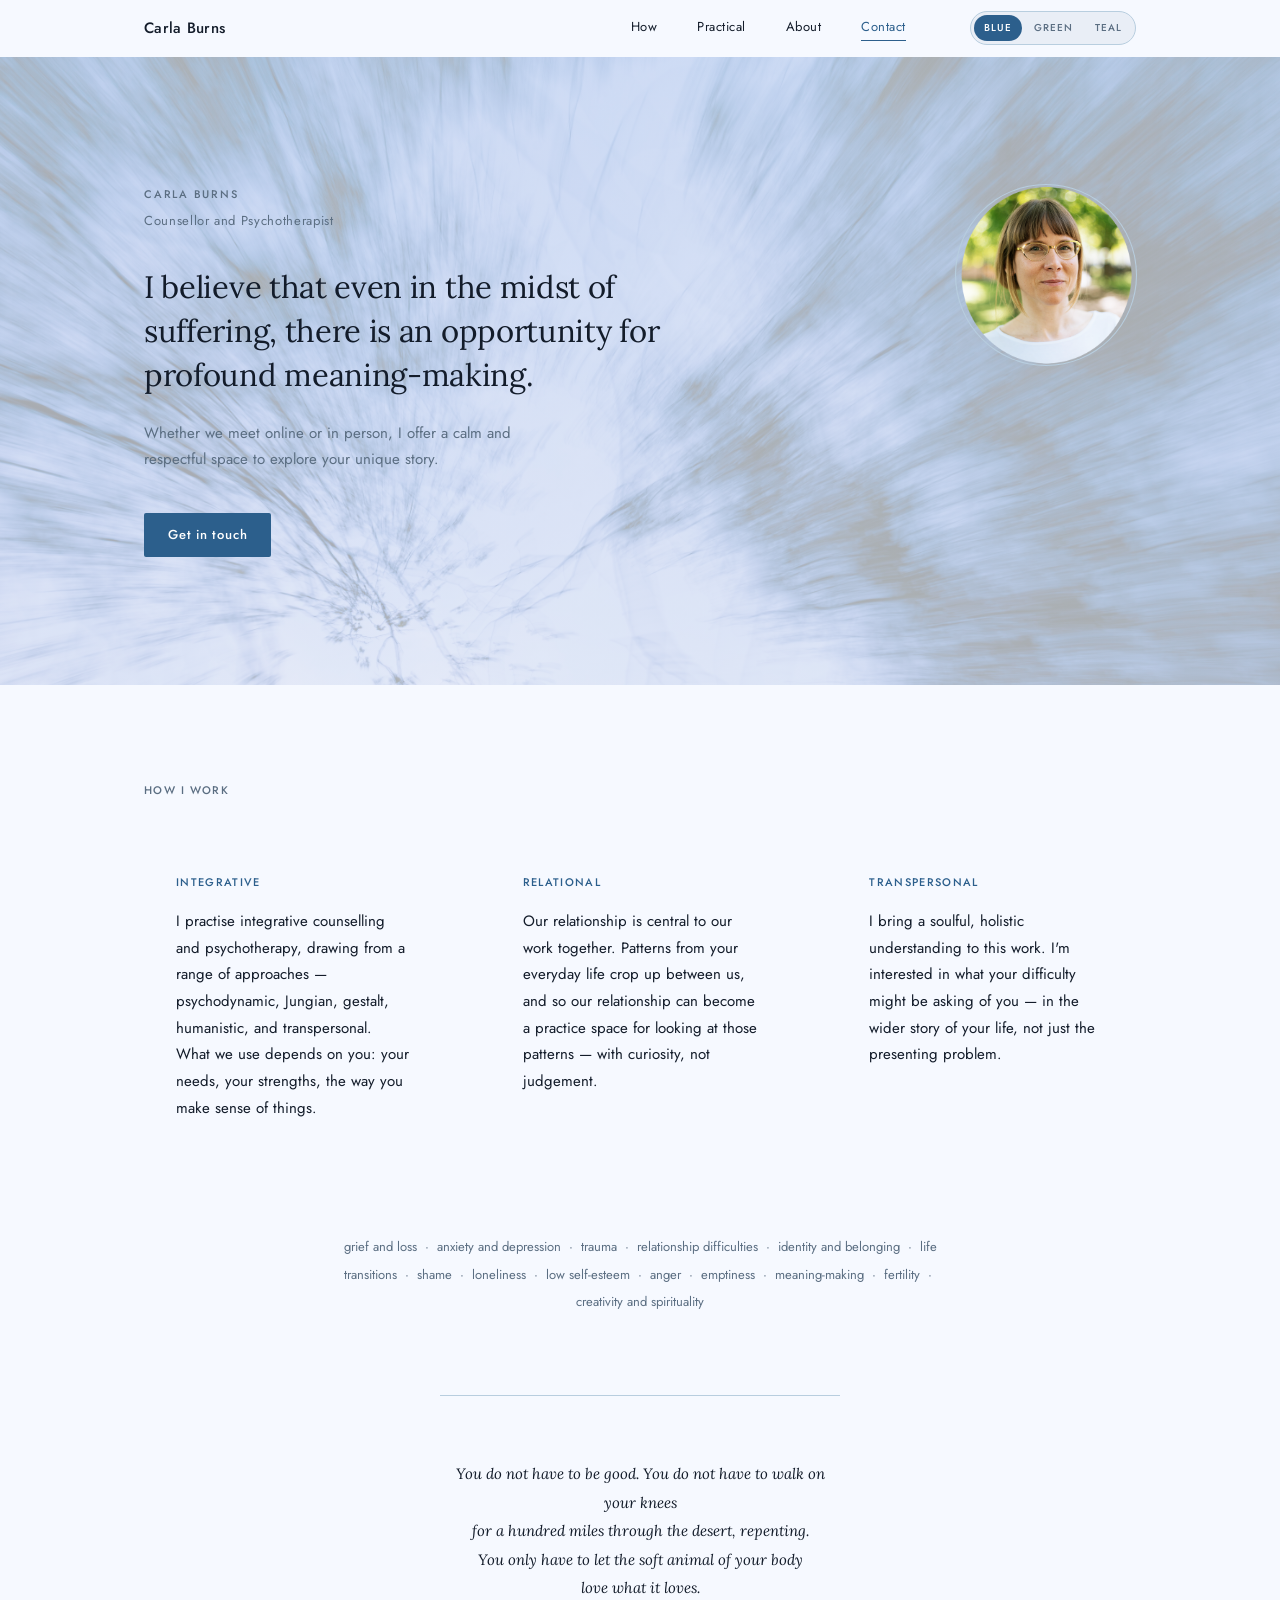
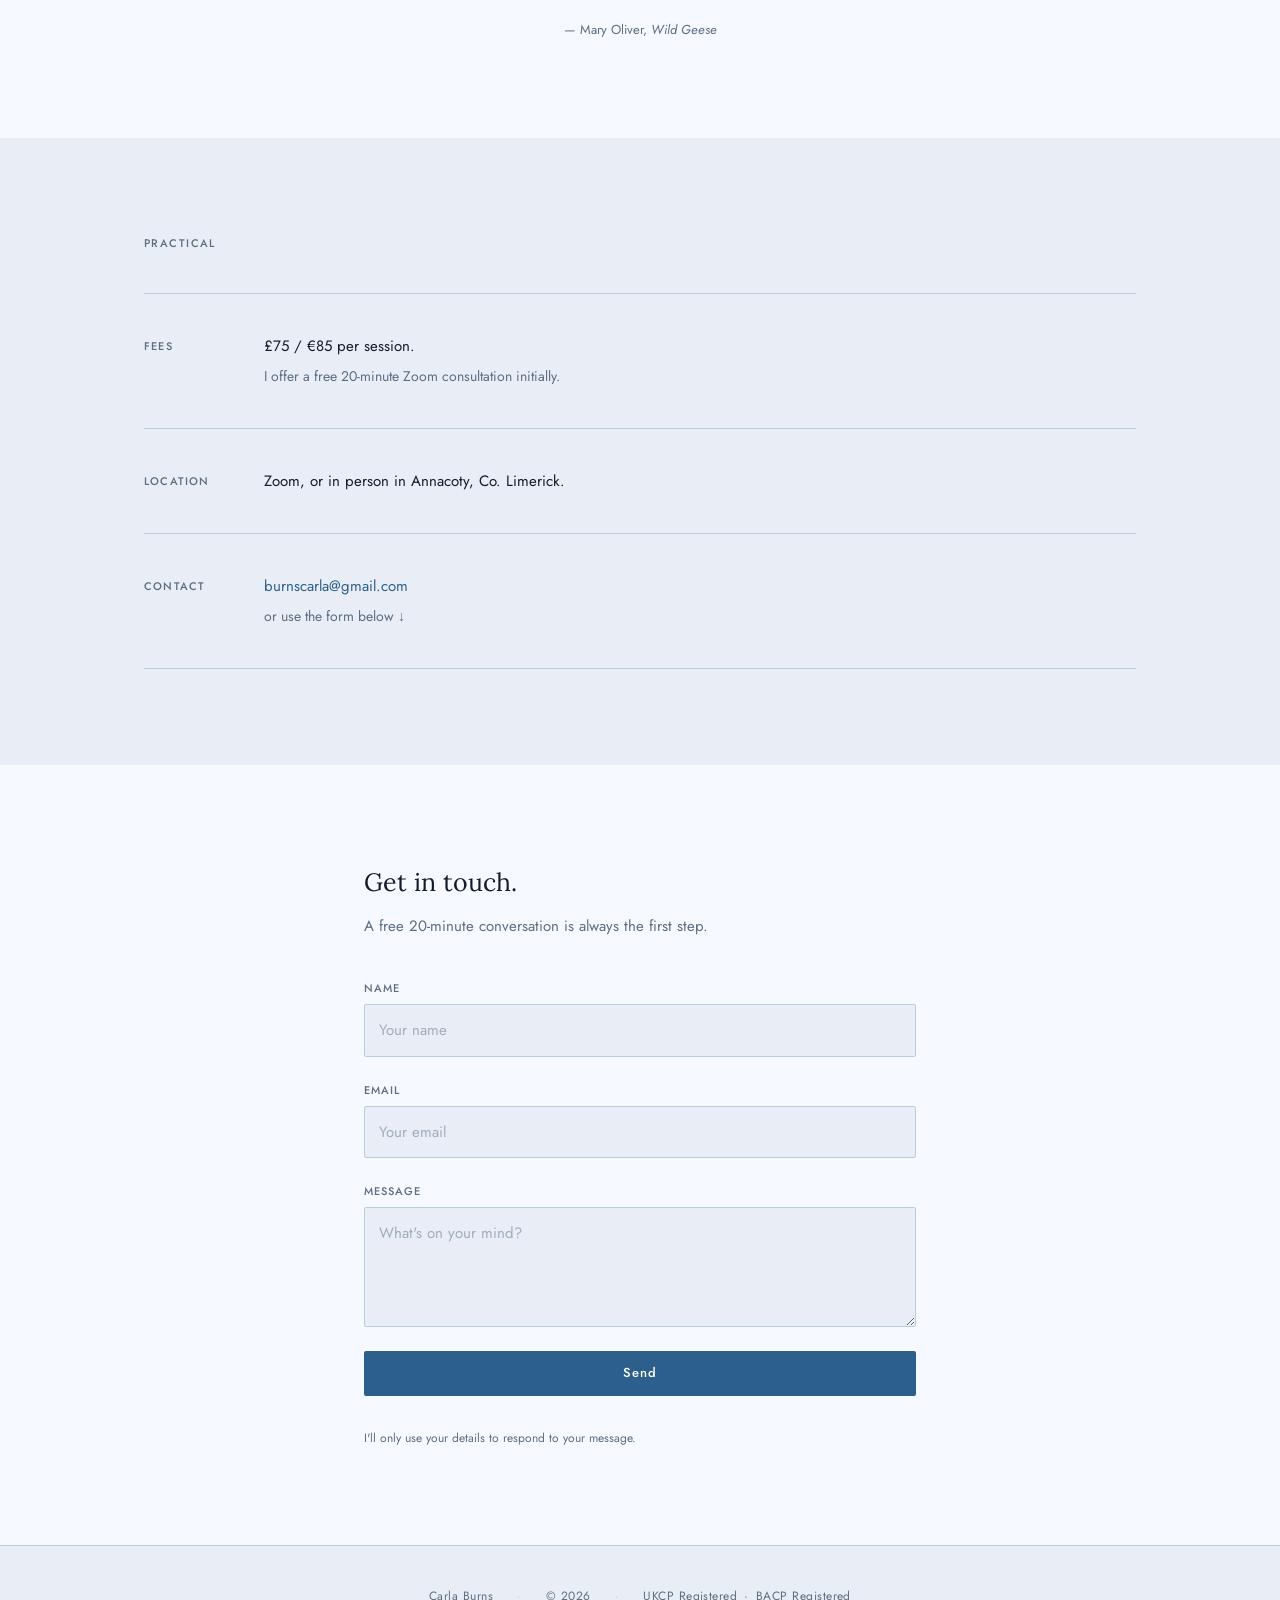
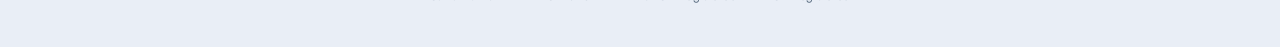
==== commit 9e0c4d88: "color tweak" ====
--- a/index.html
+++ b/index.html
@@ -8,12 +8,12 @@
   <title>Carla Burns — Counsellor and Psychotherapist</title>
 
   <!-- Fonts: all three theme pairs loaded upfront — no FOUT on theme switch
-       Blue     = Lora + Inter
-       Green    = Cormorant Garamond + DM Sans
-       Gradient = Fraunces + Nunito Sans -->
+       Blue     = Lora + Jost
+       Green    = Cormorant Garamond + Alegreya Sans
+       Gradient = Fraunces + Syne -->
   <link rel="preconnect" href="https://fonts.googleapis.com">
   <link rel="preconnect" href="https://fonts.gstatic.com" crossorigin>
-  <link href="https://fonts.googleapis.com/css2?family=Cormorant+Garamond:ital,wght@0,400;0,500;1,400&family=DM+Sans:opsz,wght@9..40,400;9..40,500&family=Fraunces:ital,opsz,wght@0,9..144,400;1,9..144,400&family=Inter:wght@400;500&family=Lora:ital,wght@0,400;0,500;1,400&family=Nunito+Sans:opsz,wght@6..12,400;6..12,500&display=swap" rel="stylesheet">
+  <link href="https://fonts.googleapis.com/css2?family=Alegreya+Sans:ital,wght@0,400;0,500;1,400&family=Cormorant+Garamond:ital,wght@0,400;0,500;1,400&family=Fraunces:ital,opsz,wght@0,9..144,400;1,9..144,400&family=Jost:wght@300;400;500&family=Lora:ital,wght@0,400;0,500;1,400&family=Syne:wght@400;500;600&display=swap" rel="stylesheet">
 
   <link rel="stylesheet" href="styles.css">
 </head>
--- a/styles.css
+++ b/styles.css
@@ -10,17 +10,17 @@
 :root {
   /* ── Fonts: Blue theme ─────────────────────────────────── */
   --font-serif: 'Lora', Georgia, 'Times New Roman', serif;
-  --font-sans:  'Inter', -apple-system, BlinkMacSystemFont, 'Segoe UI', sans-serif;
+  --font-sans:  'Jost', 'Gill Sans', Optima, sans-serif;
 
   /* ── Colours: Blue theme (default) ────────────────────── */
-  --color-bg:           #F2F5F9;
-  --color-surface:      #FFFFFF;
-  --color-accent:       #4A7FA5;
-  --color-accent-muted: #D6E8F5;
-  --color-accent-hover: #3A6A8E;
-  --color-text:         #1C2333;
-  --color-text-muted:   #607080;
-  --color-border:       #CBD8E6;
+  --color-bg:           #E9EEF6;
+  --color-surface:      #F6F9FF;
+  --color-accent:       #2C5F8C;
+  --color-accent-muted: #C5D9EE;
+  --color-accent-hover: #1E4A70;
+  --color-text:         #131C2A;
+  --color-text-muted:   #5B6E82;
+  --color-border:       #B8CEDF;
 
   /* ── Spacing (8px grid) ────────────────────────────────── */
   --space-1:   8px;
@@ -55,12 +55,12 @@
 }
 
 /* ── Blue theme: tree-in-blue.jpg as a full-page atmospheric texture ──
-   Heavy overlay (88%) keeps it barely perceptible — mood, not wallpaper.
+   Overlay at 72% lets the image read — mood, not wallpaper.
    Fixed attachment creates a subtle parallax as the user scrolls.       */
 
 html.theme-blue body {
   background-image:
-    linear-gradient(rgba(242, 245, 249, 0.72), rgba(242, 245, 249, 0.72)),
+    linear-gradient(rgba(233, 238, 246, 0.72), rgba(233, 238, 246, 0.72)),
     url('assets/tree-in-blue.jpg');
   background-size: cover;
   background-position: center;
@@ -73,19 +73,19 @@
    ============================================================ */
 
 html.theme-green {
-  /* Fonts: richer, more organic serif + softer sans */
+  /* Fonts: literary display serif + humanist companion with ink-trap warmth */
   --font-serif: 'Cormorant Garamond', Georgia, 'Times New Roman', serif;
-  --font-sans:  'DM Sans', -apple-system, BlinkMacSystemFont, sans-serif;
-
-  /* Colours */
-  --color-bg:           #F3F5EF;
-  --color-surface:      #FDFDF9;
-  --color-accent:       #4F6530;
-  --color-accent-muted: #DDE8CE;
-  --color-accent-hover: #3D4F24;
-  --color-text:         #252820;
-  --color-text-muted:   #636858;
-  --color-border:       #C5D0B6;
+  --font-sans:  'Alegreya Sans', Palatino, 'Book Antiqua', sans-serif;
+
+  /* Colours — Irish bogland: moss, loam, lichen */
+  --color-bg:           #EBF0E2;
+  --color-surface:      #FAFDF4;
+  --color-accent:       #3A5224;
+  --color-accent-muted: #CDD9B8;
+  --color-accent-hover: #2B3D1C;
+  --color-text:         #1A1E17;
+  --color-text-muted:   #5C6350;
+  --color-border:       #B9C5A8;
 }
 
 /* ── Green theme: misty trees on the HOW section ────────────
@@ -96,7 +96,7 @@
 
 html.theme-green #how {
   background-image:
-    linear-gradient(rgba(253, 253, 249, 0.18), rgba(253, 253, 249, 0.18)),
+    linear-gradient(rgba(250, 253, 244, 0.18), rgba(250, 253, 244, 0.18)),
     url('assets/trees%20copy_.png');
   background-size: cover;
   background-position: bottom center;
@@ -113,30 +113,32 @@
 }
 
 /* ============================================================
-   3. THEME: GRADIENT (teal)
+   3. THEME: GRADIENT (rose-green)
+   Palette: dark-spring-green #337357 · asparagus #6D9F71
+            mimi-pink #FFDBE5 · amaranth-pink #EA9AB2 · rose-pompadour #E27396
    ============================================================ */
 
 html.theme-gradient {
-  /* Fonts: contemporary display serif + rounded sans */
+  /* Fonts: optical variable display serif + editorial geometric */
   --font-serif: 'Fraunces', Georgia, 'Times New Roman', serif;
-  --font-sans:  'Nunito Sans', -apple-system, BlinkMacSystemFont, sans-serif;
+  --font-sans:  'Syne', Futura, 'Century Gothic', sans-serif;
 
   /* Colours
      --color-bg is used as a flat tint on elements (inputs, pillar hover).
      The actual page background is the gradient, set on body below. */
-  --color-bg:           rgba(180, 228, 222, 0.32);
-  --color-surface:      rgba(255, 255, 255, 0.74);
-  --color-accent:       #2EC4B6;
-  --color-accent-muted: rgba(46, 196, 182, 0.18);
-  --color-accent-hover: #25A89D;
-  --color-text:         #192028;
-  --color-text-muted:   #4C5870;
-  --color-border:       rgba(170, 210, 205, 0.65);
+  --color-bg:           rgba(255, 219, 229, 0.32);
+  --color-surface:      rgba(255, 255, 255, 0.78);
+  --color-accent:       #E27396;
+  --color-accent-muted: rgba(234, 154, 178, 0.22);
+  --color-accent-hover: #C75A7E;
+  --color-text:         #1C2A1E;
+  --color-text-muted:   #4E6952;
+  --color-border:       rgba(109, 159, 113, 0.42);
 }
 
 /* ── Full-page gradient (replaces flat background-color) ── */
 html.theme-gradient body {
-  background: linear-gradient(140deg, #A6DED7 0%, #CAC2F2 100%);
+  background: linear-gradient(140deg, #B5D8B8 0%, #FFDBE5 100%);
   background-attachment: fixed;
   min-height: 100vh;
 }
@@ -150,7 +152,7 @@
 
 html.theme-gradient .nav.is-scrolled {
   background: rgba(255, 255, 255, 0.90);
-  border-bottom-color: rgba(170, 210, 205, 0.55);
+  border-bottom-color: rgba(109, 159, 113, 0.45);
 }
 
 /* ── Mobile drawer: frosted ─────────────────────────────── */
@@ -176,10 +178,18 @@
 /* ── Theme toggle: sits on gradient, needs more contrast ── */
 html.theme-gradient .theme-toggle {
   background: rgba(255, 255, 255, 0.65);
-  border-color: rgba(170, 210, 205, 0.55);
-}
-
-/* ── Pillar hover: white glass card ─────────────────────── */
+  border-color: rgba(109, 159, 113, 0.45);
+}
+
+/* ── Pillar cards: frosted glass base + brighter on hover ── */
+html.theme-gradient .pillar {
+  background: rgba(255, 255, 255, 0.48);
+  backdrop-filter: blur(6px);
+  -webkit-backdrop-filter: blur(6px);
+  border: 1px solid rgba(109, 159, 113, 0.25);
+  box-shadow: 0 2px 16px rgba(40, 60, 80, 0.05);
+}
+
 html.theme-gradient .pillar:hover {
   background: rgba(255, 255, 255, 0.78);
   box-shadow: 0 12px 40px rgba(40, 60, 80, 0.08);
@@ -189,27 +199,32 @@
 html.theme-gradient .field__input {
   background: rgba(255, 255, 255, 0.68);
   border-radius: 10px;
-  border-color: rgba(170, 210, 205, 0.7);
+  border-color: rgba(109, 159, 113, 0.55);
 }
 
 html.theme-gradient .field__input:focus {
   background: rgba(255, 255, 255, 0.88);
   border-color: var(--color-accent);
-  box-shadow: 0 0 0 3px rgba(46, 196, 182, 0.22);
+  box-shadow: 0 0 0 3px rgba(226, 115, 150, 0.22);
 }
 
 /* ── Contact thanks message ─────────────────────────────── */
 html.theme-gradient .contact__thanks {
   background: rgba(255, 255, 255, 0.65);
-  border-color: rgba(170, 210, 205, 0.6);
-}
-
-/* ── Footer: frosted strip ──────────────────────────────── */
+  border-color: rgba(109, 159, 113, 0.50);
+}
+
+/* ── Footer: frosted strip + trees peeking bottom-right ─── */
 html.theme-gradient .footer {
-  background: rgba(255, 255, 255, 0.45);
+  background-image:
+    linear-gradient(rgba(255, 255, 255, 0.45), rgba(255, 255, 255, 0.45)),
+    url('assets/trees%20copy_.png');
+  background-size: auto, 28%;
+  background-position: center, bottom right;
+  background-repeat: no-repeat, no-repeat;
   backdrop-filter: blur(8px);
   -webkit-backdrop-filter: blur(8px);
-  border-top-color: rgba(170, 210, 205, 0.5);
+  border-top-color: rgba(109, 159, 113, 0.42);
 }
 
 /* ── Portrait: soft shadow on gradient bg ───────────────── */
